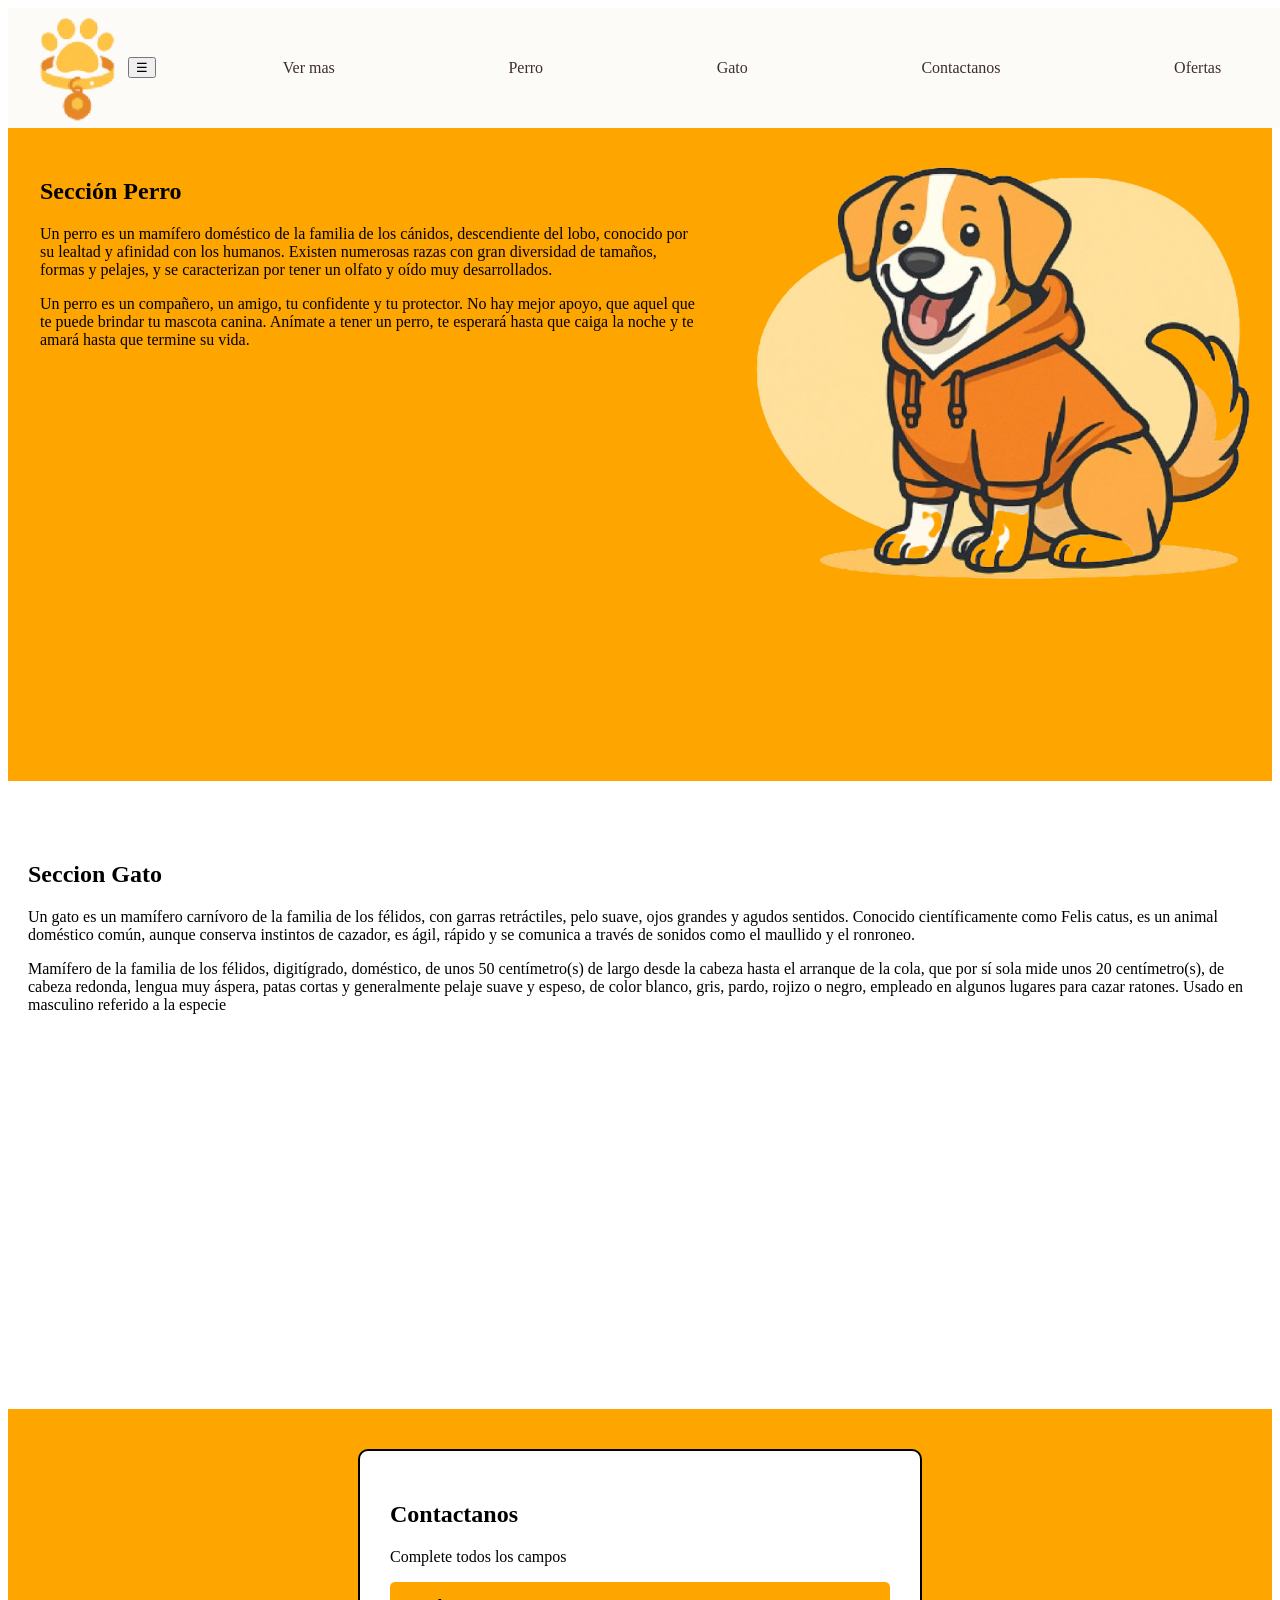
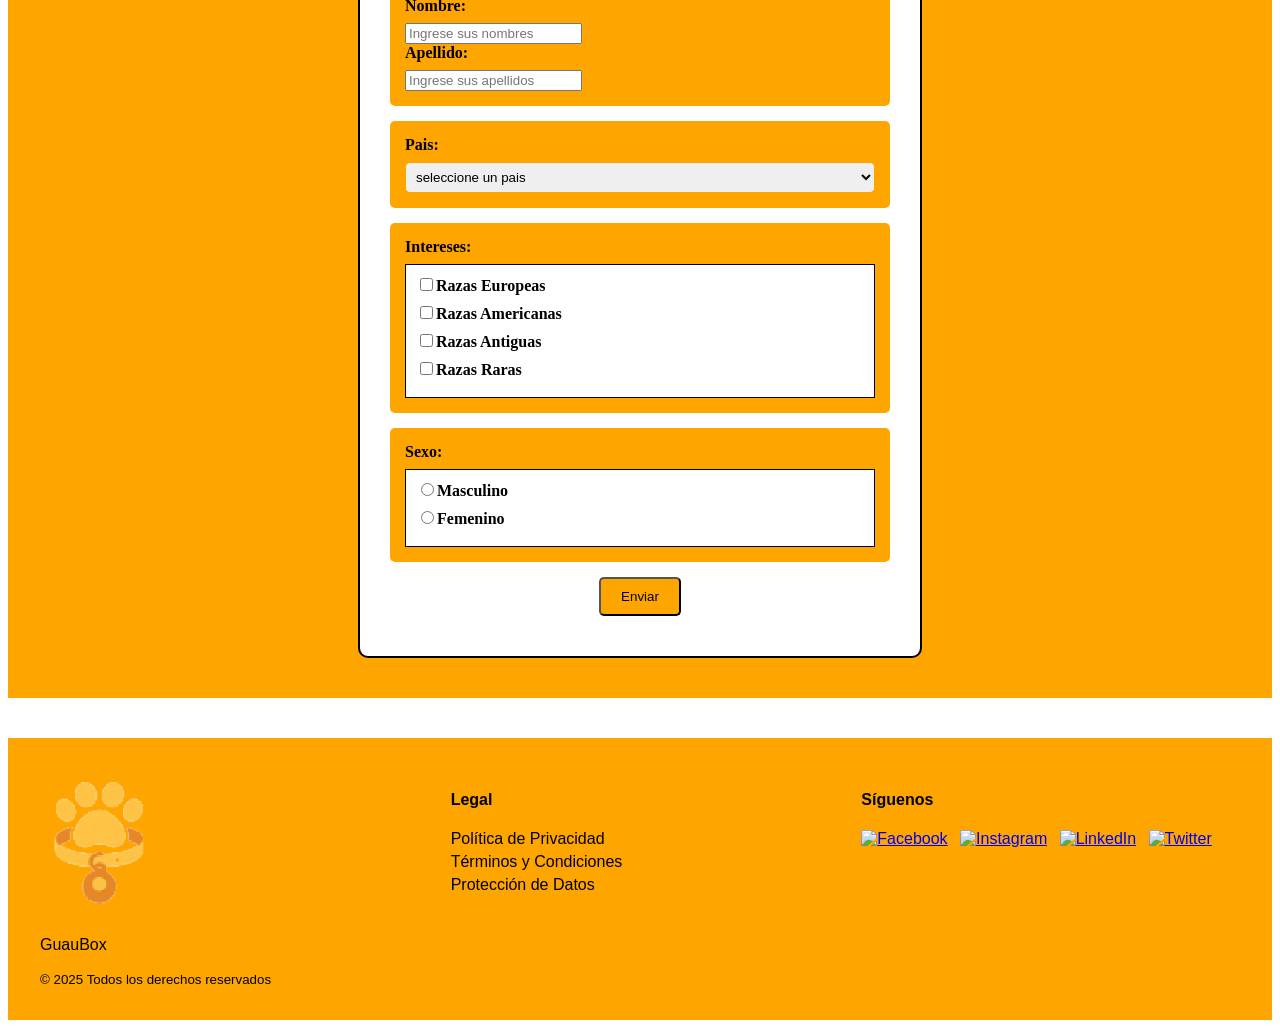
==== petbox.html @ 23d21901 "Taller 5" ====
<!DOCTYPE html>
<html lang="en">
  <head>
    <meta charset="UTF-8" />
    <meta name="viewport" content="width=device-width, initial-scale=1.0" />
    <meta http-equiv="X-UA-Compatible" content="ie=edge" />
    <title>PetBox</title>
    <link rel="stylesheet" href="styles.css" />
    <link rel="stylesheet" href="Pie.css" />
  </head>
  <body>
 
    <!--Menu-->
    <nav class="topheader">
      <a href="" class="logo">
        <img height="" width="100" src="img/Logo-sin-fondo.png" alt="" />
      </a>
          <!-- BOTÓN HAMBURGUESA -->

   <button class="menu-toggle" aria-label="Abrir menú">

    &#9776;
    <!-- Ícono de hamburguesa -->
   </button>

      <ul class="Menu-Horizontal">
        <li>
          <a href="">Ver mas</a>
          <ul class="Menu-Vertical">
            <li><a href="">Informacion</a></li>
            <li><a href="">Ayuda</a></li>
            <li><a href="">Sobre Nosotros</a></li>
          </ul>
        </li>

        <li><a href="">Perro</a>
          <ul class="Menu-Vertical">
            <li><a href="">Perro pequeño</a></li>
            <li><a href="">Perro mediano</a></li>
            <li><a href="">Perro grande</a></li>
          </ul>
        </li>

        <li>
          <a href="">Gato</a>
          <ul class="Menu-Vertical">
            <li><a href="">Gato pequeño</a></li>
            <li><a href="">Gato mediano</a></li>
            <li><a href="">Gato grande</a></li>
          </ul>
        </li>

        <li><a href="">Contactanos</a></li>

          <li>
          <a href="">Ofertas</a>
          <ul class="Menu-Vertical">
            <li><a href="">Ofertas de hoy</a></li>
            <li><a href="">Ofertas de temporada</a></li>
          </ul>
        </li>
      </ul>
    </nav>
    <!--Seccion PERRO-->
    <section class="seccion-perro">
      <div class="div-gral-perro">
        <div class="div-perro.texto">
          <h2>Sección Perro</h2>
          <p>
            Un perro es un mamífero doméstico de la familia de los cánidos,
            descendiente del lobo, conocido por su lealtad y afinidad con los
            humanos. Existen numerosas razas con gran diversidad de tamaños,
            formas y pelajes, y se caracterizan por tener un olfato y oído muy
            desarrollados.
          </p>
          <p>
            Un perro es un compañero, un amigo, tu confidente y tu protector. No
            hay mejor apoyo, que aquel que te puede brindar tu mascota canina.
            Anímate a tener un perro, te esperará hasta que caiga la noche y te
            amará hasta que termine su vida.
          </p>
        </div>

        <div class="div-perro-img">
          <img height="" width="" src="img/Perro-Sin-Fondo-Solo-1.png" alt="" />
        </div>
      </div>
    </section>

    <!--SECCION GATO-->
    <section class="seccion-gato">
      <div class="div-gral-gato">
        <div class="div-gato.texto"></div>
        <h2>Seccion Gato</h2>
        <p>
          Un gato es un mamífero carnívoro de la familia de los félidos, con
          garras retráctiles, pelo suave, ojos grandes y agudos sentidos.
          Conocido científicamente como Felis catus, es un animal doméstico
          común, aunque conserva instintos de cazador, es ágil, rápido y se
          comunica a través de sonidos como el maullido y el ronroneo.
        </p>
        <p>
          Mamífero de la familia de los félidos, digitígrado, doméstico, de unos
          50 centímetro(s) de largo desde la cabeza hasta el arranque de la
          cola, que por sí sola mide unos 20 centímetro(s), de cabeza redonda,
          lengua muy áspera, patas cortas y generalmente pelaje suave y espeso,
          de color blanco, gris, pardo, rojizo o negro, empleado en algunos
          lugares para cazar ratones. Usado en masculino referido a la especie
        </p>

        <div class="div-gato-video">
          <iframe
            width="560"
            height="315"
            src="https://www.youtube.com/embed/Bf1GSDK0b4s?si=XvcRcckogjVmYr5D"
            title="YouTube video player"
            frameborder="0"
            allow="accelerometer; autoplay; clipboard-write; encrypted-media; gyroscope; picture-in-picture; web-share"
            referrerpolicy="strict-origin-when-cross-origin"
            allowfullscreen
          ></iframe>
        </div>
      </div>
    </section>
    <!--Formulario-->
    <section class ="seccion-formulario">
      <div class="div-cont-formulario">
        <h2> Contactanos </h2>
        <p>Complete todos los campos</p>
        <form class="formulario">
          <!--input/label-->
          <div class="campo">
            <label for="nombre">Nombre:</label>
            <input type="text" id="nombre" name="nambre" placeholder="Ingrese sus nombres">
            <label for="nombre">Apellido:</label>
            <input type="text" id="nombre" name="apellida" placeholder="Ingrese sus apellidos">
          </div>
          <!--Lista desplegable-->
          <div class="campo">
            <label for="nombre">Pais:</label>
            <select id="pais" name="pais">
              <option value="">seleccione un pais</option>
              <option value="peru">Peru</option>
              <option value="venezuela">Venezuela</option>
              <option value="argentina">Argentina</option>
              <option value="brazil">Brazil</option>
            </select>
          </div>
          <!--checkbox-->
          <div class="campo">
            <label>Intereses:</label>
                <ul class="lista-checkbox">
                  <li><label><input type="checkbox" name="intereses" value="a">Razas Europeas</label></li>
                  <li><label><input type="checkbox" name="intereses" value="b">Razas Americanas</label></li>
                  <li><label><input type="checkbox" name="intereses" value="c">Razas Antiguas</label></li>
                  <li><label><input type="checkbox" name="intereses" value="d">Razas Raras</label></li>
                </ul>
          </div>
          <!--radio-->
          <div class="campo">
              <label>Sexo:</label>
                  <ul class="lista-radio">
                    <li><label><input type="radio" name="sexo" value="m">Masculino</label></li>
                    <li><label><input type="radio" name="sexo" value="f">Femenino</label></li>
                  </ul>
                </div>
                <button type="submit">Enviar</button>
              </form>
             <div>
            </section>

              <!-- PIE DE PAGINA -->
    <section id="footer">
      <footer class="footer">
        <div class="footer-container">
          <!-- Logo y nombre de sitio -->
          <div class="footer-brand">
            <img
              src="img/Logo-sin-fondo.png"
              alt="Logo"
              class="footer-logo"
            />
            <p>GuauBox</p>
            <small>© 2025 Todos los derechos reservados</small>
          </div>

          <!-- Enlaces legales -->
          <div class="footer-links">
            <h4>Legal</h4>
            <a href="/documentos/3.politica-privacidad.pdf"
              >Política de Privacidad</a
            >
            <!-- Dentro de href llama a un documento pdf con la poltica-->
            <a href="#">Términos y Condiciones</a>
            <!-- Dentro de href llama a un documento pdf con los terminos y condiciones-->
            <a href="/documentos/LeyProteccionDatos.pdf">Protección de Datos</a>
          </div>

          <!-- Redes sociales con íconos personalizados -->
          <div class="footer-social">
            <h4>Síguenos</h4>
            <a href="#"
              ><img
                src="https://cdn-icons-png.flaticon.com/512/145/145802.png"
                alt="Facebook"
                class="social-icon"
            /></a>
            <a href="#"
              ><img
                src="https://cdn-icons-png.flaticon.com/512/145/145812.png"
                alt="Instagram"
                class="social-icon"
            /></a>
            <a href="#"
              ><img
                src="https://cdn-icons-png.flaticon.com/512/145/145807.png"
                alt="LinkedIn"
                class="social-icon"
            /></a>
            <a href="#"
              ><img
                src="https://cdn-icons-png.flaticon.com/512/145/145806.png"
                alt="Twitter"
                class="social-icon"
            /></a>
          </div>
        </div>
      </footer>
    </section>
           </body>
          </html>
---- styles.css ----
/*MENU*/
.topheader {

  position: fixed;
 
  background-color: #fdfbf7;
 
  width: 100%;
 
  display: flex;
 
  align-items: center;
 
  justify-content: space-between;
 
  padding: 0 20px;
 
 }
 
 .Menu-Horizontal {
 
  list-style: none;
 
  display: flex;
 
  justify-content: space-around;
 
  width: 100%;
 
 }
 
 .Menu-Horizontal li a {
 
  text-decoration: none;
 
  color: #3e2e2c;
 
  display: block;
 
  padding: 15px 20px;
 
 }
 
 .Menu-Vertical {
 
  display: none;
 
  padding: 0;
 
  position: absolute;
 
  list-style: none;
 
  width: 200px;
 
  background-color: #fdfbf7;
 
 }
 
 .Menu-Horizontal li a:hover {
 
  color: orange;
 
 }
 
 .Menu-Horizontal li:hover .Menu-Vertical {
 
  display: block;
 
 }
/*SECCION PERRO*/
.seccion-perro{
  padding:150px 20px;
  background-color: orange;
}
.div-gral-perro{
  display:flex;
  justify-content: space-between;
  align-items: :center;
  max-width: 1200px;
  margin:0 auto;
  gap: 40px;
}
.div-perro-texto{
  flex:1;
}
.div-perro-texto h2{
  color:;
  margin-bottom:15px;
}
.div-perro-texto p{
  color:;
  line-height: 1.6;
  text-align:justify;
}
.div-perro-img{
  flex:1;
}
.div-perro-img{
  width:100%;
  max-width: 500px;
}
/*SECCION GATO*/
.seccion-gato{
  padding:60px 20px;
  background-color: white;
}
.div.gral.gato{
  display:flex;
  justify-content: space-between;
  align-items: justify;
  max-width: 1200px;
  margin:0 auto;
  gap:40 px;
}
.div-gato-texto{
  flex:1;
}
.div-gato-texto h2{
  color:;
  margin-bottom: 15px;
}

/*SECCION FORMULARIO*/
.seccion-formulario{
  background-color:orange;
  padding: 40px;
  border:3px;
  display:flex;
  justify-content: center;
  margin-bottom: 40px;
}
.div-cont-formulario{
  background-color:white;
  padding:30px;
  border:2px solid black;
  border-radius:10px;
  width:100%;
  max-width: 500px;
}
.campo{
  background-color:orange;
  padding:15px;
  border:1px;
  border-radius:5px;
  margin-bottom:15px;

}
.formulario label{
  display:block;
  font-weight:600 ;
  margin-bottom:8px;
  color:black;
}
/*input:text-select*/
.formuario input[type="text"], .formulario select{
  width:100%;
  padding:6px;
  border:1px solid orange;
  border-radius:5px;
  box-sizing:border-box;
}
.lista-checkbox,
.lista-radio{
  list-style:none;
  padding:10px;
  margin:0;
  border:1px solid black;
  background-color: white;
}

.formulario button{
  background-color: orange;
  color:black;
  padding:10px 20px;
  border-radius: 5px;
  cursor:pointer;
  display:block;
  margin:10px auto;
}
---- Pie.css ----
/* Footer general */
.footer {
  background-color: orange; /* Fondo oscuro para contraste */
  color: black;
  padding: 2rem 1rem;
  font-family: "Roboto", sans-serif;
}

/* Contenedor flexible para 3 columnas */
.footer-container {
  display: flex;
  flex-direction: row;
  justify-content: space-between;
  flex-wrap: wrap;
  max-width: 1200px;
  margin: auto;
  gap: 2rem;
}

/* Marca o logotipo */
.footer-brand {
  flex: 1;
  min-width: 200px;
}

.footer-logo {
  width: 120px;
  height: auto;
  margin-bottom: 0.5rem;
}

/* Enlaces legales */
.footer-links {
  flex: 1;
  min-width: 200px;
}

.footer-links a {
  display: block;
  color: black; /*para las letras del pie de pagina*/
  text-decoration: none;
  margin: 0.3rem 0;
}

.footer-links a:hover {
  color: #fff;
}

/* Redes sociales con íconos */
.footer-social {
  flex: 1;
  min-width: 200px;
}

.social-icon {
  width: 32px;
  height: 32px;
  margin-right: 0.5rem;
  transition: transform 0.2s ease-in-out;
}

.social-icon:hover {
  transform: scale(1.2);
}

/* Responsive para pantallas pequeñas */
@media (max-width: 768px) {
  .footer-container {
    flex-direction: column;
    align-items: center;
    text-align: center;
  }

  .footer-social img {
    margin-bottom: 0.5rem;
  }
}
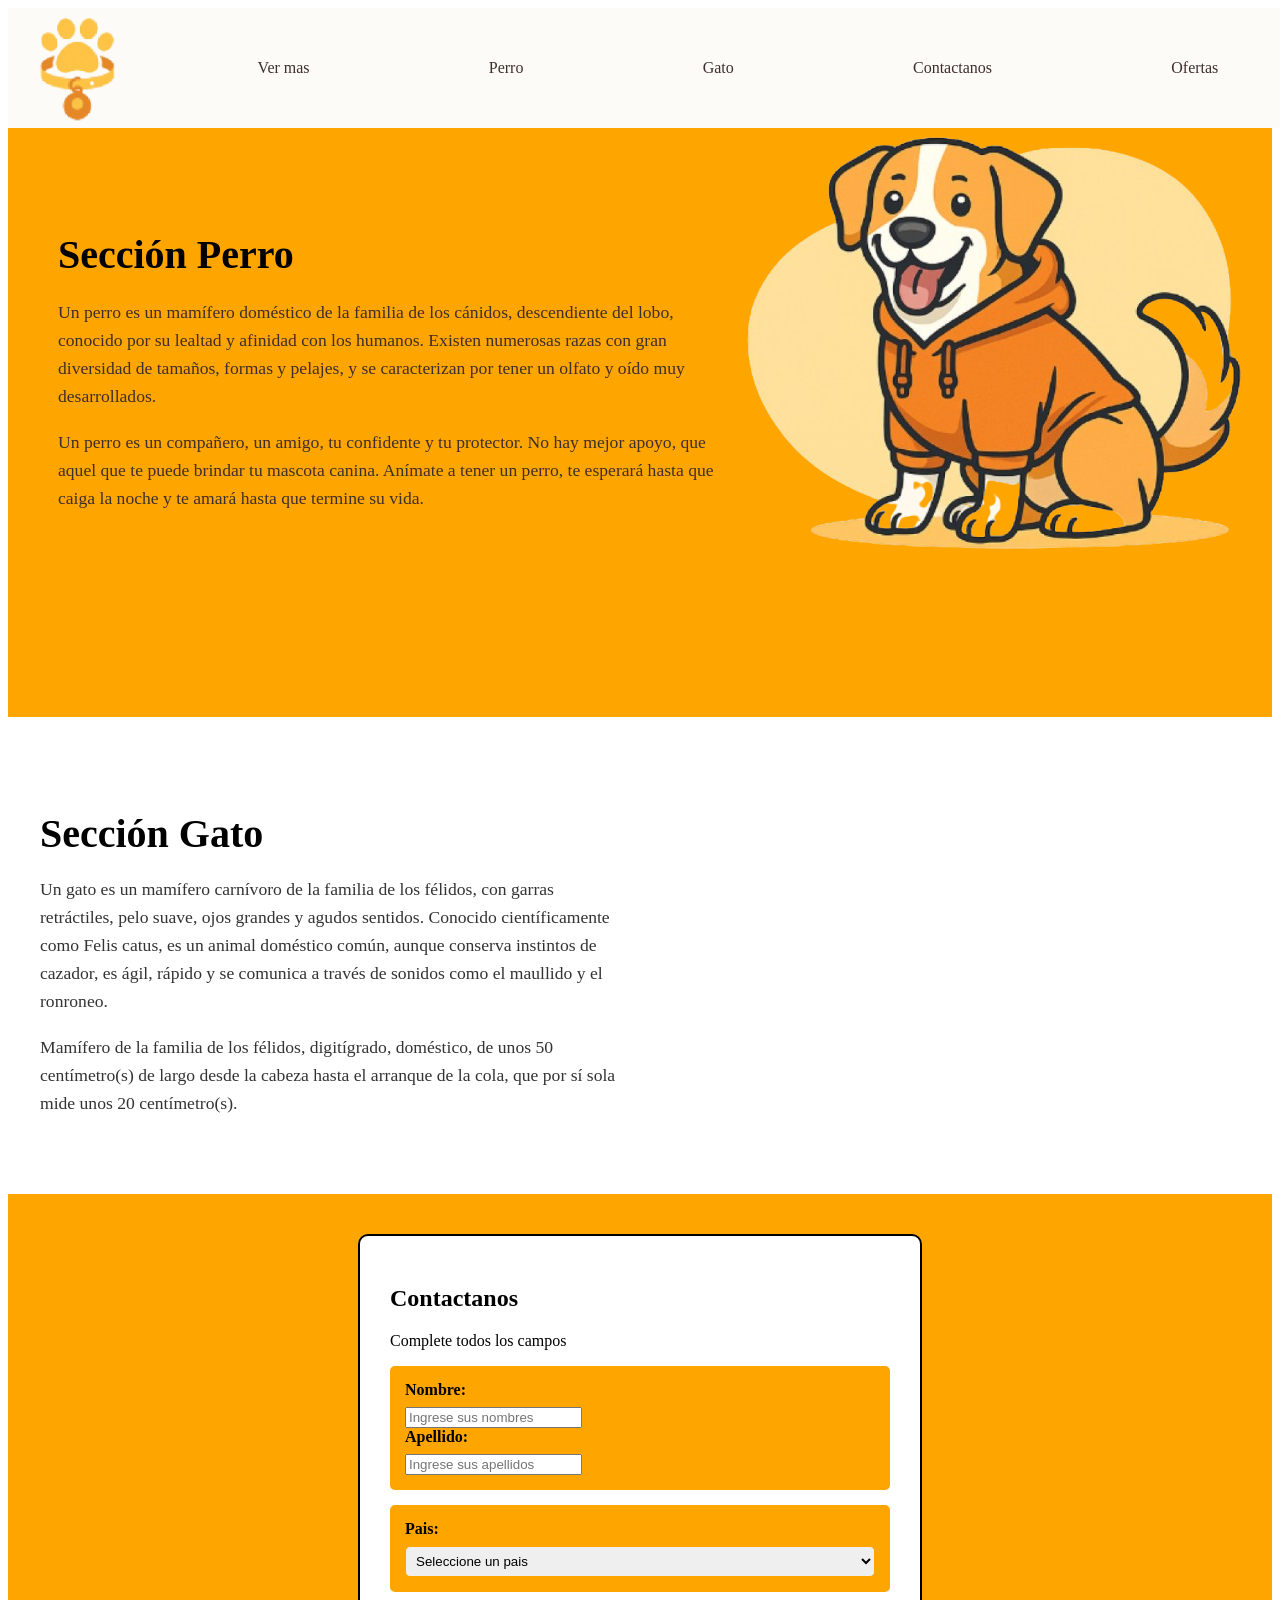
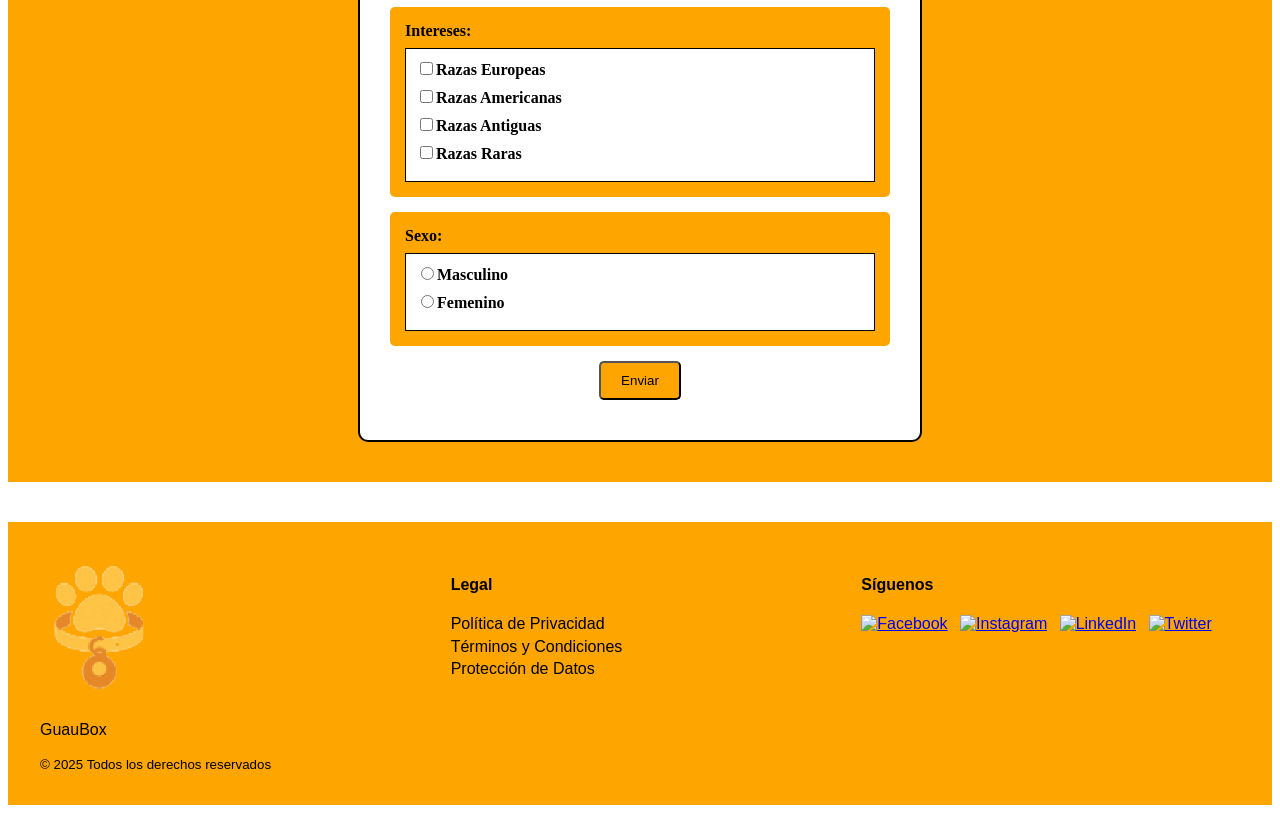
==== commit 7dac1cd8: "Taller 5 - IHC" ====
--- a/petbox.html
+++ b/petbox.html
@@ -7,6 +7,7 @@
     <title>PetBox</title>
     <link rel="stylesheet" href="styles.css" />
     <link rel="stylesheet" href="Pie.css" />
+    <link rel="stylesheet" href="menu_toggle.css" />
   </head>
   <body>
  
@@ -64,7 +65,7 @@
     <!--Seccion PERRO-->
     <section class="seccion-perro">
       <div class="div-gral-perro">
-        <div class="div-perro.texto">
+        <div class="div-perro-texto">
           <h2>Sección Perro</h2>
           <p>
             Un perro es un mamífero doméstico de la familia de los cánidos,
@@ -90,23 +91,22 @@
     <!--SECCION GATO-->
     <section class="seccion-gato">
       <div class="div-gral-gato">
-        <div class="div-gato.texto"></div>
-        <h2>Seccion Gato</h2>
-        <p>
-          Un gato es un mamífero carnívoro de la familia de los félidos, con
-          garras retráctiles, pelo suave, ojos grandes y agudos sentidos.
-          Conocido científicamente como Felis catus, es un animal doméstico
-          común, aunque conserva instintos de cazador, es ágil, rápido y se
-          comunica a través de sonidos como el maullido y el ronroneo.
-        </p>
-        <p>
-          Mamífero de la familia de los félidos, digitígrado, doméstico, de unos
-          50 centímetro(s) de largo desde la cabeza hasta el arranque de la
-          cola, que por sí sola mide unos 20 centímetro(s), de cabeza redonda,
-          lengua muy áspera, patas cortas y generalmente pelaje suave y espeso,
-          de color blanco, gris, pardo, rojizo o negro, empleado en algunos
-          lugares para cazar ratones. Usado en masculino referido a la especie
-        </p>
+        
+        <div class="div-gato-texto">
+          <h2>Sección Gato</h2>
+          <p>
+            Un gato es un mamífero carnívoro de la familia de los félidos, con
+            garras retráctiles, pelo suave, ojos grandes y agudos sentidos.
+            Conocido científicamente como Felis catus, es un animal doméstico
+            común, aunque conserva instintos de cazador, es ágil, rápido y se
+            comunica a través de sonidos como el maullido y el ronroneo.
+          </p>
+          <p>
+            Mamífero de la familia de los félidos, digitígrado, doméstico, de unos
+            50 centímetro(s) de largo desde la cabeza hasta el arranque de la
+            cola, que por sí sola mide unos 20 centímetro(s).
+          </p>
+        </div>
 
         <div class="div-gato-video">
           <iframe
@@ -139,7 +139,7 @@
           <div class="campo">
             <label for="nombre">Pais:</label>
             <select id="pais" name="pais">
-              <option value="">seleccione un pais</option>
+              <option value="">Seleccione un pais</option>
               <option value="peru">Peru</option>
               <option value="venezuela">Venezuela</option>
               <option value="argentina">Argentina</option>
@@ -227,5 +227,6 @@
         </div>
       </footer>
     </section>
-           </body>
-          </html>
+    <script src="menu_toggle.js"></script>
+  </body>
+</html>
--- a/styles.css
+++ b/styles.css
@@ -1,181 +1,197 @@
-
 /*MENU*/
 .topheader {
+  position: fixed;
 
-  position: fixed;
- 
   background-color: #fdfbf7;
- 
+
   width: 100%;
- 
+
   display: flex;
- 
+
   align-items: center;
- 
+
   justify-content: space-between;
- 
+
   padding: 0 20px;
- 
- }
- 
- .Menu-Horizontal {
- 
+}
+
+.Menu-Horizontal {
   list-style: none;
- 
+
   display: flex;
- 
+
   justify-content: space-around;
- 
+
   width: 100%;
- 
- }
- 
- .Menu-Horizontal li a {
- 
+}
+
+.Menu-Horizontal li a {
   text-decoration: none;
- 
+
   color: #3e2e2c;
- 
+
   display: block;
- 
+
   padding: 15px 20px;
- 
- }
- 
- .Menu-Vertical {
- 
+}
+
+.Menu-Vertical {
   display: none;
- 
+
   padding: 0;
- 
+
   position: absolute;
- 
+
   list-style: none;
- 
+
   width: 200px;
- 
+
   background-color: #fdfbf7;
- 
- }
- 
- .Menu-Horizontal li a:hover {
- 
+}
+
+.Menu-Horizontal li a:hover {
   color: orange;
- 
- }
- 
- .Menu-Horizontal li:hover .Menu-Vertical {
- 
+}
+
+.Menu-Horizontal li:hover .Menu-Vertical {
   display: block;
- 
- }
+}
 /*SECCION PERRO*/
-.seccion-perro{
-  padding:150px 20px;
+.seccion-perro {
+  padding: 7.5rem 3.125rem;
   background-color: orange;
 }
-.div-gral-perro{
-  display:flex;
+.div-gral-perro {
+  display: flex;
+  justify-content: center;
+  align-items: center;
+  max-width: 1200px;
+  margin: 0 auto;
+  gap: 3.125rem;
+  flex-wrap: wrap;
+}
+.div-perro-texto {
+  flex: 1;
+  min-width: 18.75rem;
+  color: #3e2e2c;
+}
+.div-perro-texto h2 {
+  font-size: 2.5rem;
+  color: black;
+  margin-bottom: 1.25rem;
+}
+.div-perro-texto p {
+  font-size: 1.1rem;
+  color: ;
+  line-height: 1.6;
+  text-align: left;
+  margin-bottom: 0.938rem;
+}
+.div-perro-img {
+  flex: 1;
+  display: flex;
+  justify-content: center;
+}
+.div-perro-img {
+  width: 100%;
+  max-width: 28.125rem;
+  height: auto;
+}
+/*SECCION GATO*/
+.seccion-gato {
+  padding: 3.75rem 1.25rem;
+  background-color: white;
+}
+.div-gral-gato {
+  display: flex;
   justify-content: space-between;
-  align-items: :center;
-  max-width: 1200px;
-  margin:0 auto;
-  gap: 40px;
+  align-items: center;
+  max-width: 75rem;
+  margin: 0 auto;
+  gap: 2.5rem;
+  flex-wrap: wrap;
 }
-.div-perro-texto{
-  flex:1;
+.div-gato-texto {
+  flex: 1;
+  min-width: 18.75rem;
 }
-.div-perro-texto h2{
-  color:;
-  margin-bottom:15px;
+.div-gato-texto h2 {
+  color: black;
+  font-size: 2.5rem;
+  margin-bottom: 0.93rem;
 }
-.div-perro-texto p{
-  color:;
+.div-gato-texto p {
+  color: #333;
+  font-size: 1.1rem;
   line-height: 1.6;
-  text-align:justify;
+  text-align: left;
+  margin-bottom: 1rem;
 }
-.div-perro-img{
-  flex:1;
+.div-gato-video {
+  flex: 1;
+  display: flex;
+  justify-content: center;
 }
-.div-perro-img{
-  width:100%;
+/*SECCION FORMULARIO*/
+.seccion-formulario {
+  background-color: orange;
+  padding: 2.5rem;
+  border: 3px;
+  display: flex;
+  justify-content: center;
+  margin-bottom: 2.5rem;
+}
+.div-cont-formulario {
+  background-color: white;
+  padding: 1.875rem;
+  border: 2px solid black;
+  border-radius: 0.625rem;
+  width: 100%;
   max-width: 500px;
 }
-/*SECCION GATO*/
-.seccion-gato{
-  padding:60px 20px;
-  background-color: white;
+.campo {
+  background-color: orange;
+  padding: 0.938rem;
+  border: 1px;
+  border-radius: 5px;
+  margin-bottom: 0.938rem;
 }
-.div.gral.gato{
-  display:flex;
-  justify-content: space-between;
-  align-items: justify;
-  max-width: 1200px;
-  margin:0 auto;
-  gap:40 px;
-}
-.div-gato-texto{
-  flex:1;
-}
-.div-gato-texto h2{
-  color:;
-  margin-bottom: 15px;
-}
-
-/*SECCION FORMULARIO*/
-.seccion-formulario{
-  background-color:orange;
-  padding: 40px;
-  border:3px;
-  display:flex;
-  justify-content: center;
-  margin-bottom: 40px;
-}
-.div-cont-formulario{
-  background-color:white;
-  padding:30px;
-  border:2px solid black;
-  border-radius:10px;
-  width:100%;
-  max-width: 500px;
-}
-.campo{
-  background-color:orange;
-  padding:15px;
-  border:1px;
-  border-radius:5px;
-  margin-bottom:15px;
-
-}
-.formulario label{
-  display:block;
-  font-weight:600 ;
-  margin-bottom:8px;
-  color:black;
+.formulario label {
+  display: block;
+  font-weight: 600;
+  margin-bottom: 8px;
+  color: black;
 }
 /*input:text-select*/
-.formuario input[type="text"], .formulario select{
-  width:100%;
-  padding:6px;
-  border:1px solid orange;
-  border-radius:5px;
-  box-sizing:border-box;
+.formuario input[type="text"],
+.formulario select {
+  width: 100%;
+  padding: 6px;
+  border: 1px solid orange;
+  border-radius: 5px;
+  box-sizing: border-box;
 }
 .lista-checkbox,
-.lista-radio{
-  list-style:none;
-  padding:10px;
-  margin:0;
-  border:1px solid black;
+.lista-radio {
+  list-style: none;
+  padding: 10px;
+  margin: 0;
+  border: 1px solid black;
   background-color: white;
 }
 
-.formulario button{
+.formulario button {
   background-color: orange;
-  color:black;
-  padding:10px 20px;
+  color: black;
+  padding: 10px 20px;
   border-radius: 5px;
-  cursor:pointer;
-  display:block;
-  margin:10px auto;
+  cursor: pointer;
+  display: block;
+  margin: 10px auto;
 }
+
+@media (max-width: 768px) {
+  .div-gral-gato {
+    flex-direction: column; /* Video abajo, texto arriba */
+  }
+}
--- a/menu_toggle.css
+++ b/menu_toggle.css
@@ -0,0 +1,36 @@
+/* BOTÓN HAMBURGUESA (ESCONDE EN DESKTOP) */
+.menu-toggle {
+  display: none; /* Oculto por defecto */
+  font-size: 2rem; /* Tamaño del ícono hamburguesa */
+  background: none; /* Sin fondo */
+  border: none; /* Sin bordes */
+  cursor: pointer; /* Manito al pasar el mouse */
+  margin-right: 1rem; /* Espacio entre el borde derecho */
+}
+
+/* RESPONSIVE: MÓVILES */
+@media (max-width: 768px) {
+  .menu-toggle {
+    display: block; /* Mostrar botón hamburguesa en móviles */
+    color: black;
+  }
+
+  .Menu-Horizontal {
+    display: none; /* Ocultar menú horizontal por defecto */
+    flex-direction: column; /* Mostrarlo en vertical al activarse */
+    width: 100%;
+    background-color: white;
+    position: absolute;
+    top: 5rem; /* Debajo del menú fijo */
+    left: 0;
+    z-index: 1000;
+  }
+
+  .Menu-Horizontal.active {
+    display: flex; /* Mostrar menú al activar la clase */
+  }
+
+  .Menu-Horizontal li {
+    border-bottom: 1px solid #ccc; /* Líneas separadoras */
+  }
+}
